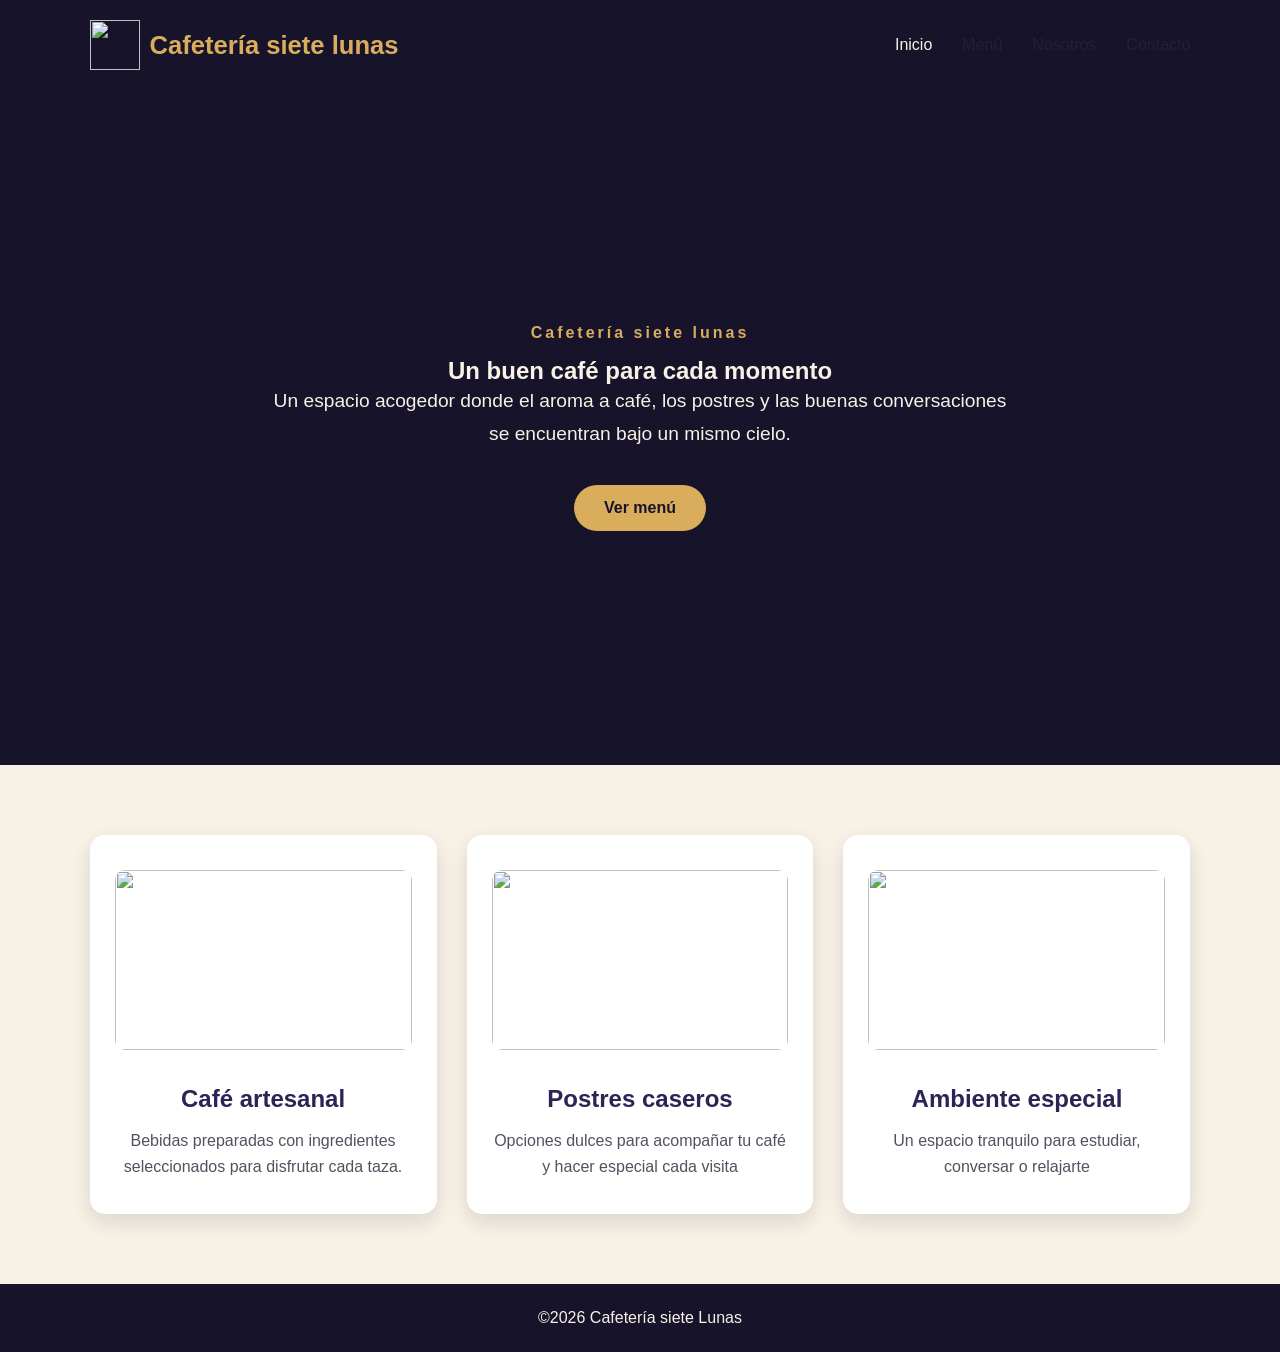
==== Inicio/index.html @ 517c53fb "diseño de inicio" ====
<!DOCTYPE html>
<html lang="en">
<head>
    <meta charset="UTF-8">
    <meta name="viewport" content="width=device-width, initial-scale=1.0">
    <title>SITIO WEB RESPOSIVO</title>
    <link rel="stylesheet" href="inicio.css">
</head>
<body>

    <header>
        <nav>
            <a href="index.html" class="logo"><img src="..."><span> Cafetería siete lunas</span></a>
            <ul>
                <li><a href="index.html">Inicio</a></li>
                <li><a href="../Menú/index2.html"></a>Menú</li>
                <li><a href="../Nosotros/index3.html"></a>Nosotros</li>
                <li><a href="../Contacto/index4.html"></a>Contacto</li>
            </ul>
        </nav>
    </header>

    <main>
        <section class="inicio" id="inicio">
            <div class="contenidoinicio">
                <p class="subtitulo">Cafetería siete lunas</p>
                <h1>Un buen café para cada momento</h1>
                <p class="descripcion">
                    Un espacio acogedor donde el aroma a café, los postres y las buenas
                    conversaciones se encuentran bajo un mismo cielo.
                </p>
                <a href="../Menú/index2.html" class="boton">Ver menú</a>
            </div>
        </section>

        <section class="caracteristicas">
            <article>
                <img src="https://tse3.mm.bing.net/th/id/OIP.V3QeUvh9ipSDkZOenoCOngHaE8?r=0&rs=1&pid=ImgDetMain&o=7&rm=3">
                <h2>Café artesanal</h2>
                <p>
                    Bebidas preparadas con ingredientes seleccionados para disfrutar cada taza.
                </p>
            </article>

            <article>
                <img src="https://www.launion.com.mx/media/k2/items/cache/045e0332a0b0d108202d41f3e9d3b013_XL.jpg">
                <h2>Postres caseros</h2>
                <p>
                    Opciones dulces para acompañar tu café y hacer especial cada visita
                </p>
            </article>

            <article>
                <img src="https://0201.nccdn.net/4_2/000/000/03f/ac7/flux-0d2289db-dbb4-4283-895e-bc6b8d2c0b34.jpg">
                <h2>Ambiente especial</h2>
                <p>
                    Un espacio tranquilo para estudiar, conversar o relajarte
                </p>
            </article>
        </section>
    </main>

    <footer>
        <p>&copy;2026 Cafetería siete Lunas</p>
    </footer>
    
</body>
</html>
---- Inicio/inicio.css ----
/*GENERAL*/
*
{
    margin: 0;
    padding: 0;
    box-sizing: border-box;
}

html
{
    scroll-behavior: smooth;
}

body
{
    font-family: Arial, sans-serif;
    background-color: #f7f0e5;
    color: #24203a;
}

/*ENCABEZADO*/
header
{
    background-color: #17132b;
    padding: 20px 7%;
}

nav
{
    display: flex;
    justify-content: space-between;
    align-items: center;
}

.logo
{
    display: flex;
    align-items: center;
    gap: 10px;
    color: #d9ad5b;
    text-decoration: none;
    font-size: 1.6rem;
    font-weight: bold;
}
.logo img
{
    width: 50px;
    height: 50px;
    object-fit: contain;
}

nav ul
{
    display: flex;
    gap: 30px;
    list-style: none;
}

nav ul li a
{
    color: #f8f1e5;
    text-decoration: none;
    font-size: 1rem;
    transition: color 0.3s ease;
}

nav ul li a:hover
{
color: #d9ad5b;
}

/*INICIO*/

.inicio
{
    min-height: 75vh;
    display: flex;
    align-items: center;
    justify-content: center;
    text-align: center;
    padding: 60px 7%;

    background-image:linear-gradient(rgba(23, 19, 43, 0.75), rgba(23, 19, 43, 0.75)), url("https://img.freepik.com/fotos-premium/tablero-madera-cafeteria-arte-paredes-ideal-productos-cafe-artesanales_839035-251476.jpg");
    background-size: cover;
    background-repeat: no-repeat;
    background-position: center;
    background-color: #17132b;
}

.contenidoinicio
{
    max-width: 750px;
    color: #f8f1e5;
}

.subtitulo
{
    color: #d9ad5b;
    font-size: 1rem;
    font-weight: bold;
    letter-spacing: 3px;
    margin-bottom: 15px;
}

.contenido-inicio h1
{
    font-size: 4rem;
    margin-bottom: 20px;
}

.descripcion
{
    font-size: 1.2rem;
    line-height: 1.7;
    margin-bottom: 35px;
}

/*BOTON*/

.boton
{
    display: inline-block;
    background-color: #d9ad5b;
    color: #17132b;
    padding: 14px 30px;
    border-radius: 30px;
    text-decoration: none;
    font-weight: bold;
    transition: all 0.3s ease;
}

.boton:hover
{
    background-color: #f8f1e5;
    transform: translateY(-3px);
}

/*CARACTERISTICAS*/

.caracteristicas
{
    display: grid;
    grid-template-columns: repeat(3, 1fr);
    gap: 30px;
    padding: 70px 7%;
    background-color: #f8f1e5;
}

.caracteristicas article
{
    background-color: #ffffff;
    padding: 35px 25px;
    text-align: center;
    border-radius: 15px;
    box-shadow: 0 8px 20px rgba(23, 19, 43, 0.12);
}

.caracteristicas article img
{
    width: 100%;
    height: 180px;
    object-fit: cover;
    border-radius: 10px;
    margin-bottom: 20px;
}

.caracteristicas h2
{
    color: #2d2354;
    margin: 15px 0;
}

.caracteristicas p
{
    color: #55505f;
    line-height: 1.6;
}

/*PIE*/

footer
{
    background-color: #17132b;
    color: #f8f1e5;
    text-align: center;
    padding: 25px 7%;
}

/*RESPOSIVO*/

@media (max-width: 768)
{
    .logo img 
    {
        width: 42px;
        height: 42px;
    }


    header
    {
        padding: 18px 5%;
    }

    nav
    {
        flex-direction: column;
        gap: 20px;
    }

    nav ul
    {
        gap: 15px;
        flex-wrap: wrap;
        justify-content: center;
    }

    .inicio
    {
        min-height: 70vh;
        padding: 50px 5%;
    }

    .contenido-inicio h1
    {
        font-size: 2.5rem;
    }

    .descripcion
    {
        font-size: 1rem;
    }

    .caracteristicas
    {
        grid-template-columns: 1fr;
        padding: 50px 5%;
    }

    .caracteristicas article img
    {
        height: 200px;
    }
}
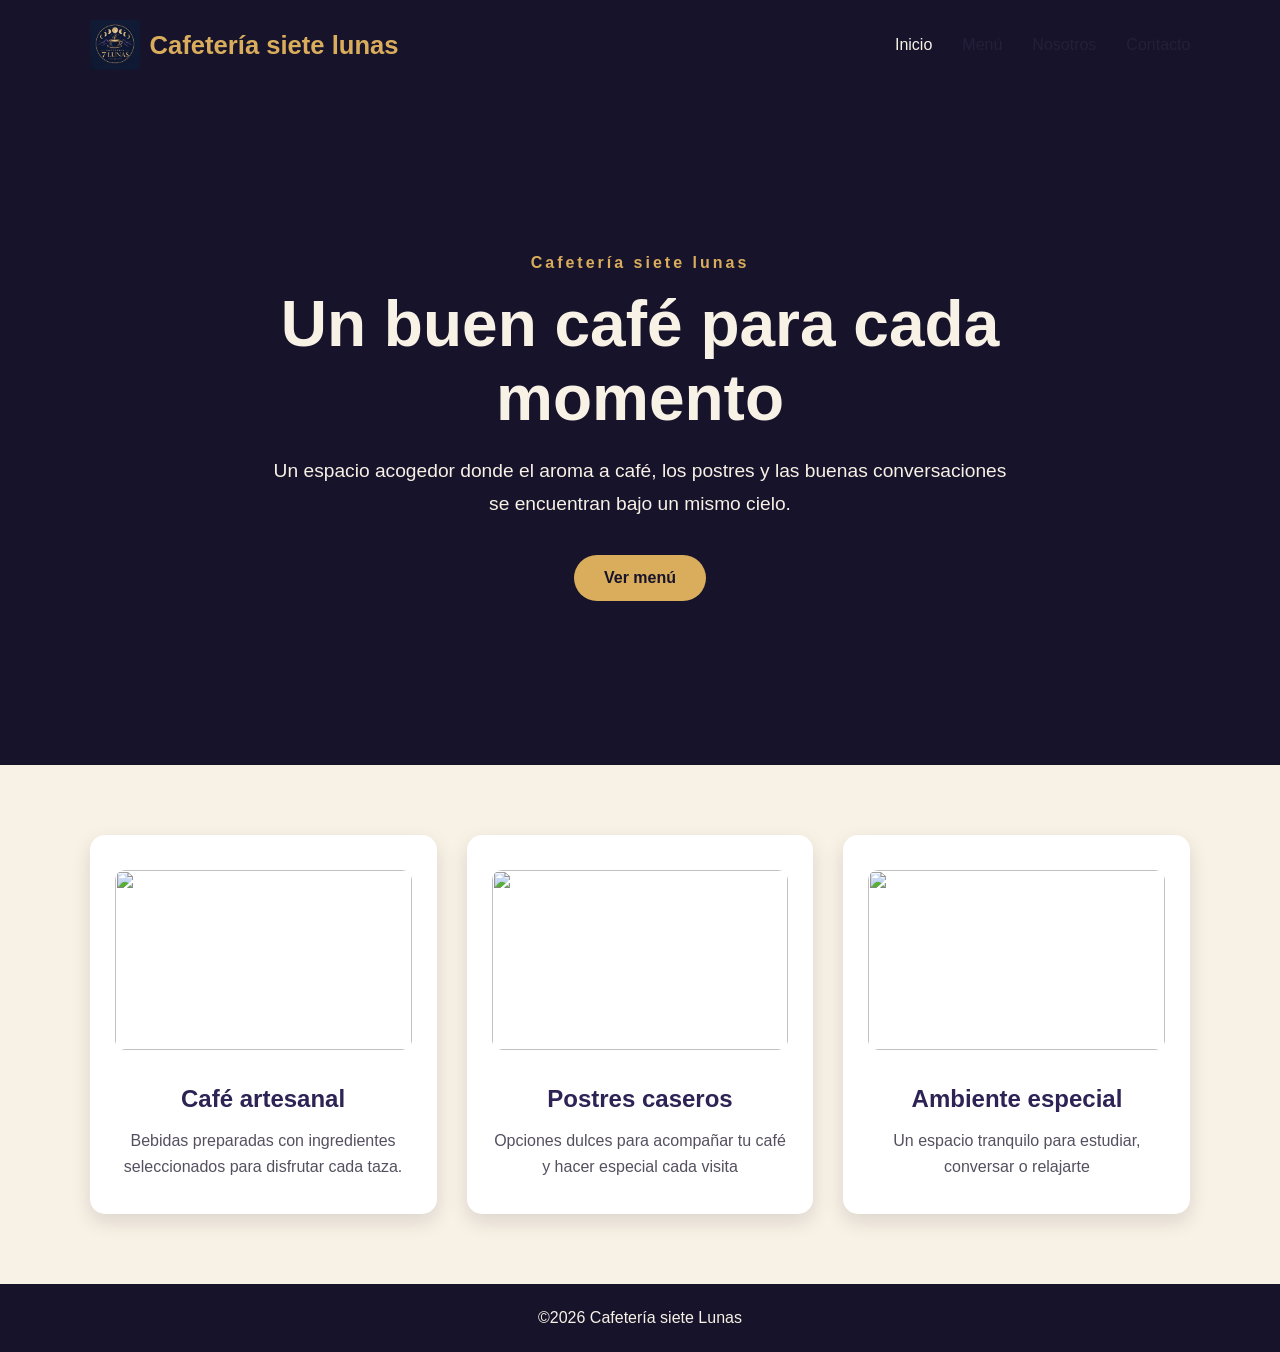
==== commit f5ff5e44: "menu falta modificar" ====
--- a/Inicio/index.html
+++ b/Inicio/index.html
@@ -10,9 +10,9 @@
 
     <header>
         <nav>
-            <a href="index.html" class="logo"><img src="..."><span> Cafetería siete lunas</span></a>
+            <div class="logo"><img src="../logocf7l.png"><span> Cafetería siete lunas</span></div>
             <ul>
-                <li><a href="index.html">Inicio</a></li>
+                <li><a href="index.html" class="activo">Inicio</a></li>
                 <li><a href="../Menú/index2.html"></a>Menú</li>
                 <li><a href="../Nosotros/index3.html"></a>Nosotros</li>
                 <li><a href="../Contacto/index4.html"></a>Contacto</li>
--- a/Inicio/inicio.css
+++ b/Inicio/inicio.css
@@ -102,7 +102,7 @@
     margin-bottom: 15px;
 }
 
-.contenido-inicio h1
+.contenidoinicio h1
 {
     font-size: 4rem;
     margin-bottom: 20px;
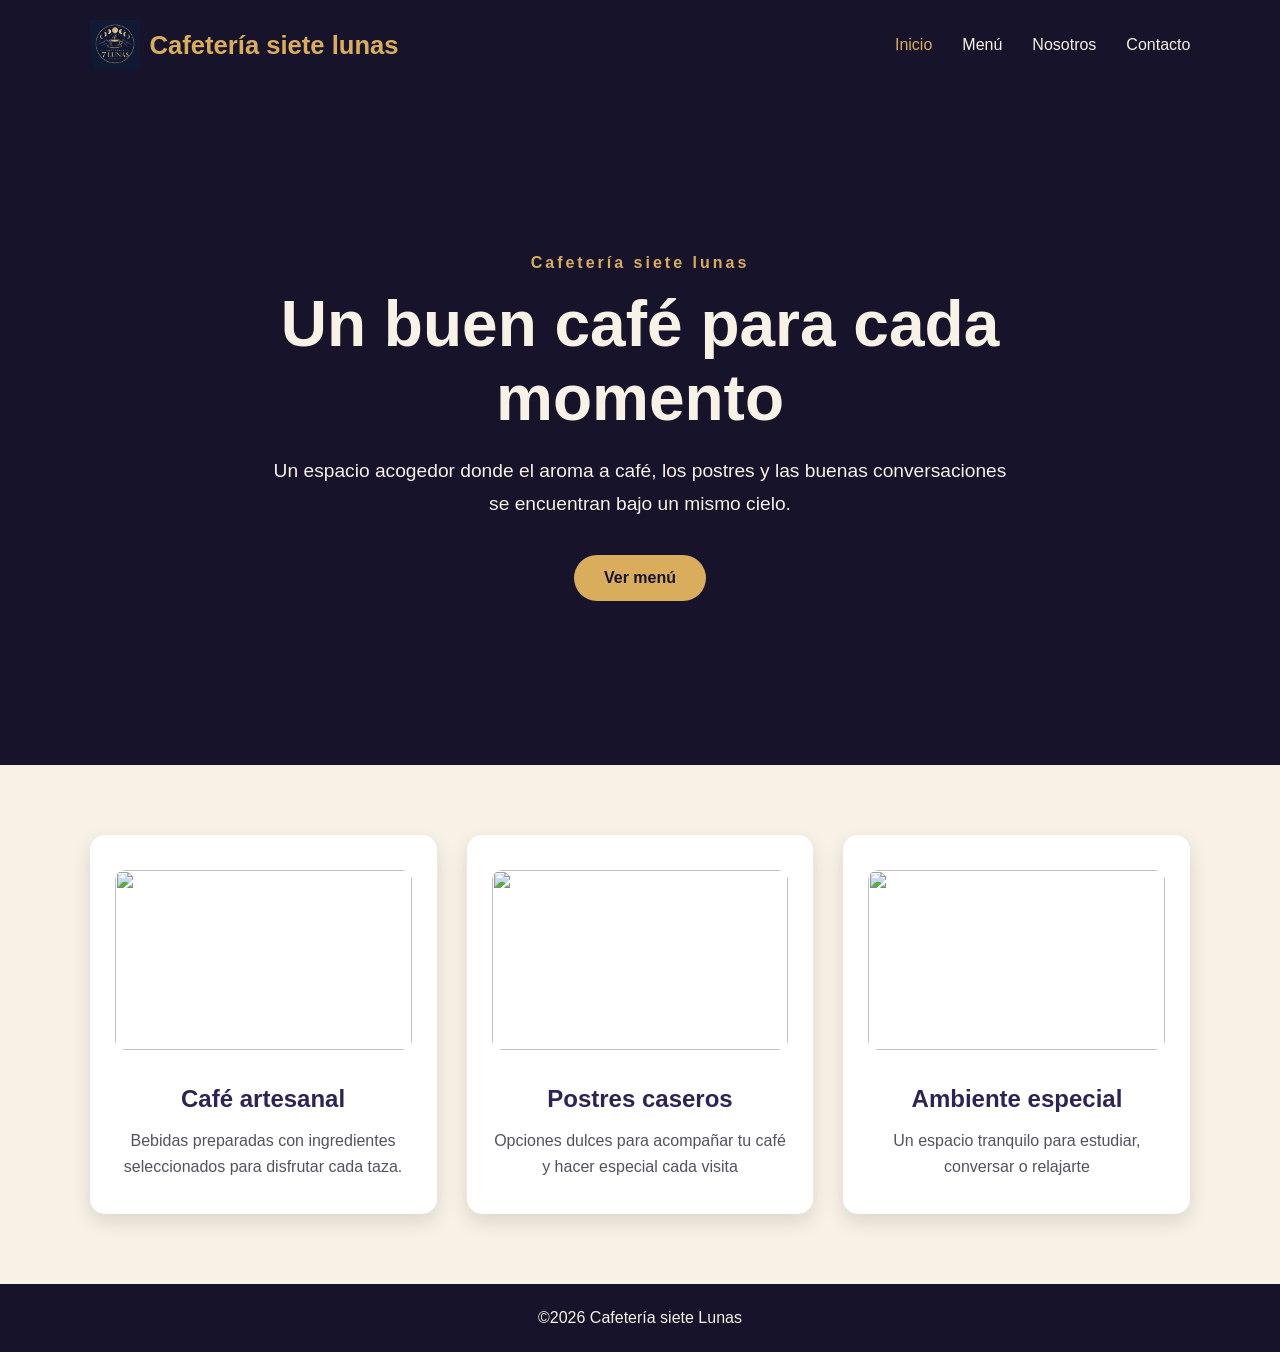
==== commit a024c057: "inicio y menu corregido y terminado" ====
--- a/Inicio/index.html
+++ b/Inicio/index.html
@@ -13,9 +13,9 @@
             <div class="logo"><img src="../logocf7l.png"><span> Cafetería siete lunas</span></div>
             <ul>
                 <li><a href="index.html" class="activo">Inicio</a></li>
-                <li><a href="../Menú/index2.html"></a>Menú</li>
-                <li><a href="../Nosotros/index3.html"></a>Nosotros</li>
-                <li><a href="../Contacto/index4.html"></a>Contacto</li>
+                <li><a href="../Menú/index2.html">Menú</a></li>
+                <li><a href="../Nosotros/index3.html">Nosotros</a></li>
+                <li><a href="../Contacto/index4.html">Contacto</a></li>
             </ul>
         </nav>
     </header>
--- a/Inicio/inicio.css
+++ b/Inicio/inicio.css
@@ -68,6 +68,14 @@
 {
 color: #d9ad5b;
 }
+
+nav ul li a.activo
+{
+    color: #d9ad5b;
+
+}
+
+
 
 /*INICIO*/
 
